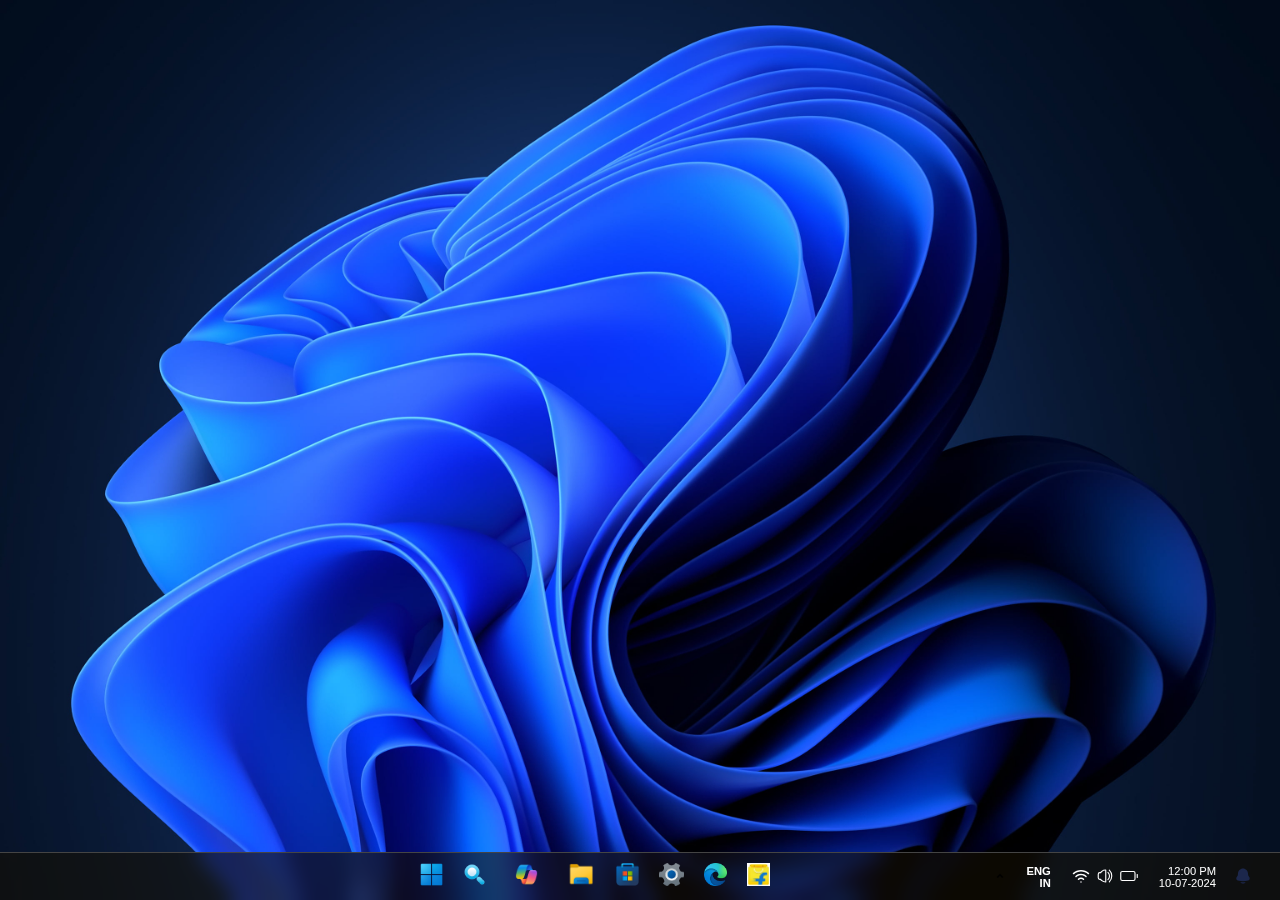
==== index.html @ 43034087 "Add files via upload" ====
<!DOCTYPE html>
<html lang="en">

<head>
    <meta charset="UTF-8">
    <meta name="viewport" content="width=device-width, initial-scale=1.0">
    <link rel="stylesheet" href="./styles/style.css">
    <title>Windows 11</title>
    <link rel="shortcut icon" href="./image/logo.webp" type="image/x-icon">
</head>
<style>
</style>

<body>
    <header></header>
    <section>
        <div class="taskbar">
            <div class="icons">
                <a href="start.html" target="_self"><img src="./image/logo.webp" alt=""></a>
                <img id="search" src="image/search icon.png">
                <img src="./image/copilate.png">
                <img src="./image/File_Explorer_Icon.webp">
                <img src="./image/Microsoft_Store.png">
                <img src="./image/settings.png">
                <img src="./image/Microsoft_Edge.png">
                <a href="./applications/my-clone-omkardalu/index.html"> <img src="./image/flipcart.jpeg"></a>
            </div>
            <div class="empty"></div>
            <div class="task-bar-tools">
                <div class="up-arrow tools"><img class="timg" src="./image/arrow-drop.svg" alt=""></div>
                <div class="lang tools"><strong>ENG<br> IN</strong></div>
                <div class="hardware-status-tools tools">
                    <div class="wifi"><img class="timg" src="./image/wifi.svg" alt=""></div>
                    <div class="sound"><img class="timg" src="./image/sound.svg" alt=""></div>
                    <div class="battery"><img class="timg" src="./image/battery.svg" alt=""></div>
                </div>
                <div class="clock tools">
                    <div class="time"><time datetime="12:00">12:00 PM</time></div>
                    <div class="date">
                        <div class="date">10-07-2024</div>
                    </div>
                </div>
                <div class="notifi-bell tools"><img class="timg" src="./image/bell.svg" alt=""></div>
            </div>
        </div>
    </section>
    <footer>

    </footer>
</body>

</html>
---- styles/style.css ----
*{
    margin: 0;
    padding: 0;
    box-sizing: border-box;
    font-family: sans-serif;
}
section{
    background-image: url(../image/wallpaperflare.com_wallpaper.jpg);
    height: 100vh;
    width: 100vw;
    background-size: cover;
    background-position: center;
    display: flex;
    flex-direction: column;
    justify-content: flex-end;
}
.taskbar{
    height: 48px;
    width: 100vw;
    background-color: rgba(21, 15, 3, 0.593);
    align-self: flex-end;
    display: flex;
    align-items: center;
    justify-content: flex-end;
    padding: 15px;
    backdrop-filter: blur(10px);
    border-top: 1px solid rgb(68, 68, 68);
}
.empty{
    flex-grow: 3;
}
.icons img{
    height:29px;
    margin: 7px;
    padding: 3px;
   
}
.icons img:hover,.tools:hover{
    border-radius: 4px;
    background-color: rgba(176, 180, 180, 0.271);
}
.icons{
    /* margin-right:auto ;
    margin-left: 40%; */
    display: flex;
    justify-content: flex-end;
    flex-grow: 6;
}
.clock{
    
}
.task-bar-tools{
    display: flex;
    align-items: center;
    justify-content: flex-end;
    color:white;
    font-family: sans-serif;
    font-size: 0.7rem;
    padding: 4px;
}
.hardware-status-tools{
    display: flex;
    align-items: center;
    height: 35px;
    padding: 6px;
}
.hardware-status-tools>div{
    margin: 3px;
}

.tools{
    margin-inline: 3px;
    text-align: right;
    padding: 6px;
}

.timg{
    height: 18px;
}

#window-start-menu{
    border: 1px solid rgb(68, 68, 68);
    width: clamp(42.5vw,550px,45vw);
    height:clamp( 85vh,740px,90vh);
    border-radius: 10px;
    margin: auto auto 10px auto;
    background-color: rgba(44, 44, 44, 0.622);
    display: flex;
    flex-direction: column;
    justify-content: flex-end;
    color: white;
    backdrop-filter: blur(10px);
    padding: 20px;
}
#window-start-menu #search{
   width: 36vw;
   height: 26px;
   background-color: rgb(31, 30, 30);
   color: gray;
   border: 1px solid  rgb(68, 68, 68);
   outline: none;
   border-radius: 20px;
   padding: 7px;
   margin: 20px;
}
#window-start-menu .search{
    align-self: center;
}
#window-start-menu .pinned{
    flex-grow: 1.12;
}
#window-start-menu .recommended{
    flex-grow: 1;
}
.apps-group{
    padding: 0px;
    display: flex;
    flex-wrap: wrap;
    align-items: center;
    justify-content: space-evenly;
    gap: 20px;
    align-content: flex-start;
}
.pinned .app{
    height: 70px;
    width: 100px;
    padding: 5px;
    font-size: 0.8em;
    display: flex;
    flex-direction: column;
    align-items: center;
    justify-content: space-between;
    border-radius: 4px;
}
.pinned-top{
    display: flex;
    justify-content: space-between;
    padding: 30px;
    font-size: 0.8em;

}
.allapps{
    background-color: rgba(102, 102, 102, 0.415);
    padding: 5px;
    border-radius: 5px;
}
.app:hover,.rec:hover{
    background-color: rgba(102, 102, 102, 0.415);
}
.pinned img{
    height: 33px;
}
.recommended-top{
    display: flex;
    justify-content: space-between;
    padding: 10px;
    font-size: 0.8em;
}
.recommeded-recs{
    display: flex;
    flex-wrap: wrap;
    justify-content: space-around;
    font-size: 0.8em;
}
.rec img{
    height: 40px;
}

.rec{
    display: flex;
    gap: 10px;
    
    padding: 10px;
    width: 40%;
    align-items: center;
    border-radius: 4px;
  justify-content:flex-start;

}
.about{
    height: 70px;
    display: flex;
    justify-content: space-between;
    align-items: center;
    padding-inline: 50px;
    background-color: rgba(28, 28, 28, 0.622);
    margin-inline: -20px ;
    margin-bottom: -20px;
    border-radius: 4px;
}
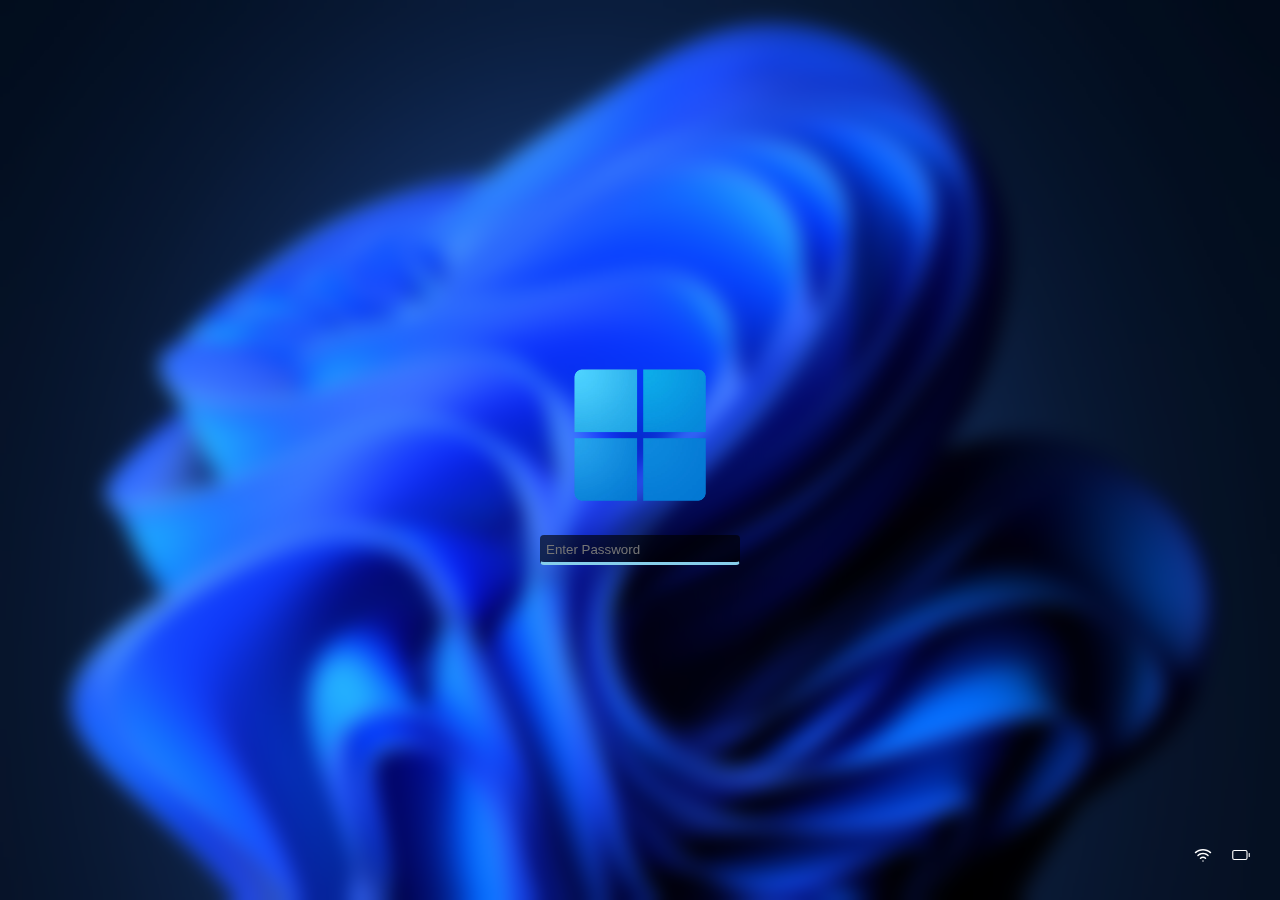
==== commit a665aafb: "Add files via upload" ====
--- a/index.html
+++ b/index.html
@@ -1,52 +1,22 @@
 <!DOCTYPE html>
 <html lang="en">
-
 <head>
     <meta charset="UTF-8">
     <meta name="viewport" content="width=device-width, initial-scale=1.0">
+    <title>Document</title>
     <link rel="stylesheet" href="./styles/style.css">
-    <title>Windows 11</title>
-    <link rel="shortcut icon" href="./image/logo.webp" type="image/x-icon">
 </head>
-<style>
-</style>
+<body id="lockscreen">
+     <section id="screenlock-details">
+        <img id="lock-logo" src="./image/logo.webp">
+        <form action="./home.html">
+            <input id="password" type="password" placeholder="Enter Password">
+        </form>
+    </section>
+    <section id="screenlock-logos">
+        <img class="timg" src="./image/wifi.svg">
+        <img class="timg" src="./image/battery.svg">
+    </section>
 
-<body>
-    <header></header>
-    <section>
-        <div class="taskbar">
-            <div class="icons">
-                <a href="start.html" target="_self"><img src="./image/logo.webp" alt=""></a>
-                <img id="search" src="image/search icon.png">
-                <img src="./image/copilate.png">
-                <img src="./image/File_Explorer_Icon.webp">
-                <img src="./image/Microsoft_Store.png">
-                <img src="./image/settings.png">
-                <img src="./image/Microsoft_Edge.png">
-                <a href="./applications/my-clone-omkardalu/index.html"> <img src="./image/flipcart.jpeg"></a>
-            </div>
-            <div class="empty"></div>
-            <div class="task-bar-tools">
-                <div class="up-arrow tools"><img class="timg" src="./image/arrow-drop.svg" alt=""></div>
-                <div class="lang tools"><strong>ENG<br> IN</strong></div>
-                <div class="hardware-status-tools tools">
-                    <div class="wifi"><img class="timg" src="./image/wifi.svg" alt=""></div>
-                    <div class="sound"><img class="timg" src="./image/sound.svg" alt=""></div>
-                    <div class="battery"><img class="timg" src="./image/battery.svg" alt=""></div>
-                </div>
-                <div class="clock tools">
-                    <div class="time"><time datetime="12:00">12:00 PM</time></div>
-                    <div class="date">
-                        <div class="date">10-07-2024</div>
-                    </div>
-                </div>
-                <div class="notifi-bell tools"><img class="timg" src="./image/bell.svg" alt=""></div>
-            </div>
-        </div>
-    </section>
-    <footer>
-
-    </footer>
 </body>
-
 </html>--- a/styles/style.css
+++ b/styles/style.css
@@ -1,10 +1,11 @@
-*{
+* {
     margin: 0;
     padding: 0;
     box-sizing: border-box;
     font-family: sans-serif;
 }
-section{
+
+#section {
     background-image: url(../image/wallpaperflare.com_wallpaper.jpg);
     height: 100vh;
     width: 100vw;
@@ -14,7 +15,8 @@
     flex-direction: column;
     justify-content: flex-end;
 }
-.taskbar{
+
+.taskbar {
     height: 48px;
     width: 100vw;
     background-color: rgba(21, 15, 3, 0.593);
@@ -26,62 +28,69 @@
     backdrop-filter: blur(10px);
     border-top: 1px solid rgb(68, 68, 68);
 }
-.empty{
+
+.empty {
     flex-grow: 3;
 }
-.icons img{
-    height:29px;
+
+.icons img {
+    height: 29px;
     margin: 7px;
     padding: 3px;
-   
-}
-.icons img:hover,.tools:hover{
+
+}
+
+.icons img:hover,
+.tools:hover {
     border-radius: 4px;
     background-color: rgba(176, 180, 180, 0.271);
 }
-.icons{
+
+.icons {
     /* margin-right:auto ;
     margin-left: 40%; */
     display: flex;
     justify-content: flex-end;
     flex-grow: 6;
 }
-.clock{
-    
-}
-.task-bar-tools{
-    display: flex;
-    align-items: center;
-    justify-content: flex-end;
-    color:white;
+
+.clock {}
+
+.task-bar-tools {
+    display: flex;
+    align-items: center;
+    justify-content: flex-end;
+    color: white;
     font-family: sans-serif;
     font-size: 0.7rem;
     padding: 4px;
 }
-.hardware-status-tools{
+
+.hardware-status-tools {
     display: flex;
     align-items: center;
     height: 35px;
     padding: 6px;
 }
-.hardware-status-tools>div{
+
+.hardware-status-tools>div {
     margin: 3px;
 }
 
-.tools{
+.tools {
     margin-inline: 3px;
     text-align: right;
     padding: 6px;
 }
 
-.timg{
+.timg {
     height: 18px;
 }
 
-#window-start-menu{
+#window-start-menu {
     border: 1px solid rgb(68, 68, 68);
-    width: clamp(42.5vw,550px,45vw);
-    height:clamp( 85vh,740px,90vh);
+    width: clamp(42.5vw, 550px, 45vw);
+    height: clamp(85vh, 740px, 90vh);
     border-radius: 10px;
     margin: auto auto 10px auto;
     background-color: rgba(44, 44, 44, 0.622);
@@ -92,27 +101,32 @@
     backdrop-filter: blur(10px);
     padding: 20px;
 }
-#window-start-menu #search{
-   width: 36vw;
-   height: 26px;
-   background-color: rgb(31, 30, 30);
-   color: gray;
-   border: 1px solid  rgb(68, 68, 68);
-   outline: none;
-   border-radius: 20px;
-   padding: 7px;
-   margin: 20px;
-}
-#window-start-menu .search{
+
+#window-start-menu #search {
+    width: 36vw;
+    height: 26px;
+    background-color: rgb(31, 30, 30);
+    color: gray;
+    border: 1px solid rgb(68, 68, 68);
+    outline: none;
+    border-radius: 20px;
+    padding: 7px;
+    margin: 20px;
+}
+
+#window-start-menu .search {
     align-self: center;
 }
-#window-start-menu .pinned{
+
+#window-start-menu .pinned {
     flex-grow: 1.12;
 }
-#window-start-menu .recommended{
+
+#window-start-menu .recommended {
     flex-grow: 1;
 }
-.apps-group{
+
+.apps-group {
     padding: 0px;
     display: flex;
     flex-wrap: wrap;
@@ -121,7 +135,8 @@
     gap: 20px;
     align-content: flex-start;
 }
-.pinned .app{
+
+.pinned .app {
     height: 70px;
     width: 100px;
     padding: 5px;
@@ -132,59 +147,117 @@
     justify-content: space-between;
     border-radius: 4px;
 }
-.pinned-top{
+
+.pinned-top {
     display: flex;
     justify-content: space-between;
     padding: 30px;
     font-size: 0.8em;
 
 }
-.allapps{
+
+.allapps {
     background-color: rgba(102, 102, 102, 0.415);
     padding: 5px;
     border-radius: 5px;
 }
-.app:hover,.rec:hover{
+
+.app:hover,
+.rec:hover {
     background-color: rgba(102, 102, 102, 0.415);
 }
-.pinned img{
+
+.pinned img {
     height: 33px;
 }
-.recommended-top{
+
+.recommended-top {
     display: flex;
     justify-content: space-between;
     padding: 10px;
     font-size: 0.8em;
 }
-.recommeded-recs{
+
+.recommeded-recs {
     display: flex;
     flex-wrap: wrap;
     justify-content: space-around;
     font-size: 0.8em;
 }
-.rec img{
+
+.rec img {
     height: 40px;
 }
 
-.rec{
+.rec {
     display: flex;
     gap: 10px;
-    
+
     padding: 10px;
     width: 40%;
     align-items: center;
     border-radius: 4px;
-  justify-content:flex-start;
-
-}
-.about{
+    justify-content: flex-start;
+
+}
+
+.about {
     height: 70px;
     display: flex;
     justify-content: space-between;
     align-items: center;
     padding-inline: 50px;
     background-color: rgba(28, 28, 28, 0.622);
-    margin-inline: -20px ;
+    margin-inline: -20px;
     margin-bottom: -20px;
     border-radius: 4px;
+}
+#password{
+    height: 30px;
+    width: 200px;
+    color: white;
+    background-color: rgba(0, 0, 0, 0.642);
+    padding: 5px;
+    border-radius:4px ;
+    outline: none;
+    border:1px solid transparent;
+    border-bottom: 3px solid skyblue;
+}
+#lockscreen {
+    background-image: url('../image/wallpaperflare.com_wallpaper.jpg');
+    display: flex;
+    background-color: rgb(0, 0, 0);
+    backdrop-filter: blur(10px);
+    background-size: cover;
+    background-position: center;
+    background-repeat: no-repeat;
+    flex-direction: column;
+    justify-content: flex-end;
+    height: 100vh;
+}
+
+#lock-logo {
+    height: 140px;
+    margin: 30px;
+}
+
+#screenlock-details {
+    backdrop-filter: blur(10px);
+    height:80vh;
+    display: flex;
+    background-color: transparent;
+    align-items: center;
+    justify-content: center;
+    flex-direction: column;
+}
+
+#screenlock-logos {
+    height: 10vh;
+    display: flex;
+    background-color: transparent;
+    align-items: center;
+    flex-direction: row;
+    gap: 20px;
+    justify-content: flex-end;
+    padding-inline: 30px;
 }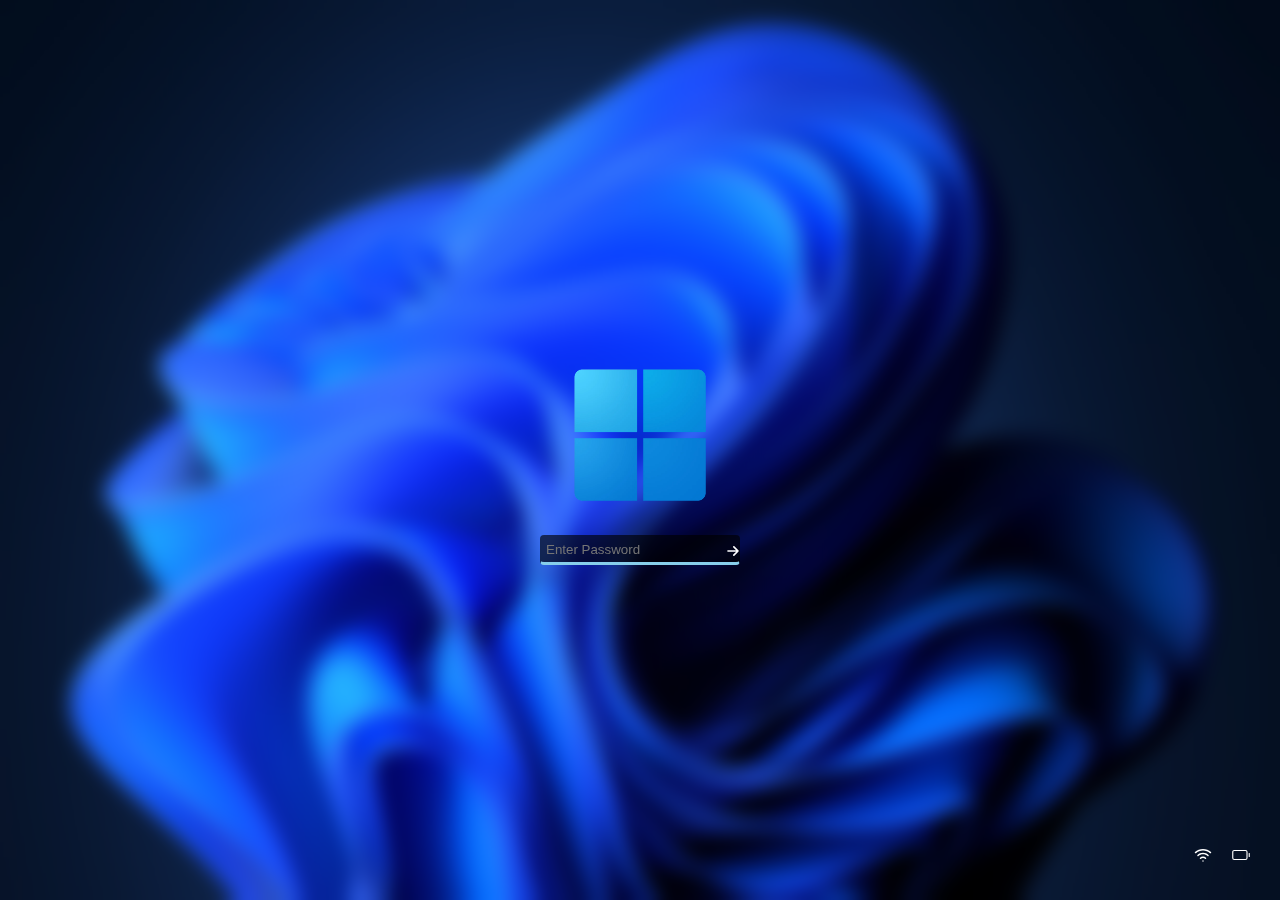
==== commit 054ea8eb: "deleted the extra page for started button and merged into home" ====
--- a/index.html
+++ b/index.html
@@ -6,11 +6,15 @@
     <title>Document</title>
     <link rel="stylesheet" href="./styles/style.css">
 </head>
+<!-- this is somthing like i dont know -->
 <body id="lockscreen">
      <section id="screenlock-details">
         <img id="lock-logo" src="./image/logo.webp">
         <form action="./home.html">
-            <input id="password" type="password" placeholder="Enter Password">
+        <div class="pass"> 
+               <input id="password" type="password" placeholder="Enter Password">
+              <a href="home.html"><img id="q1" class="hvr" src="./image/arrow.svg"></a>
+        </div>
         </form>
     </section>
     <section id="screenlock-logos">
--- a/styles/style.css
+++ b/styles/style.css
@@ -3,6 +3,10 @@
     padding: 0;
     box-sizing: border-box;
     font-family: sans-serif;
+}
+a,a:visited{
+    text-decoration: none;
+    color: inherit;
 }
 
 #section {
@@ -40,7 +44,7 @@
 
 }
 
-.icons img:hover,
+.icons>img:hover,
 .tools:hover {
     border-radius: 4px;
     background-color: rgba(176, 180, 180, 0.271);
@@ -53,8 +57,6 @@
     justify-content: flex-end;
     flex-grow: 6;
 }
-
-.clock {}
 
 .task-bar-tools {
     display: flex;
@@ -86,22 +88,27 @@
 .timg {
     height: 18px;
 }
-
 #window-start-menu {
     border: 1px solid rgb(68, 68, 68);
     width: clamp(42.5vw, 550px, 45vw);
     height: clamp(85vh, 740px, 90vh);
     border-radius: 10px;
     margin: auto auto 10px auto;
-    background-color: rgba(44, 44, 44, 0.622);
+    background-color: rgba(30, 30, 30, 0.804);
     display: flex;
     flex-direction: column;
     justify-content: flex-end;
     color: white;
-    backdrop-filter: blur(10px);
+
     padding: 20px;
-}
-
+    position: absolute;
+    bottom: 45px;
+    left:30vw;
+    transition: all 0.2s ease;
+}
+summary{
+    list-style: none;
+}
 #window-start-menu #search {
     width: 36vw;
     height: 26px;
@@ -212,16 +219,26 @@
     margin-bottom: -20px;
     border-radius: 4px;
 }
-#password{
+.pass>input{
+    background-color: transparent;
+    outline: none;
+    border: none;
+}
+.pass{
     height: 30px;
     width: 200px;
     color: white;
     background-color: rgba(0, 0, 0, 0.642);
     padding: 5px;
     border-radius:4px ;
-    outline: none;
+    display: flex;
     border:1px solid transparent;
     border-bottom: 3px solid skyblue;
+}
+.pass img{
+    height: 20px;
+    transform: rotate(90deg);
+
 }
 #lockscreen {
     background-image: url('../image/wallpaperflare.com_wallpaper.jpg');
